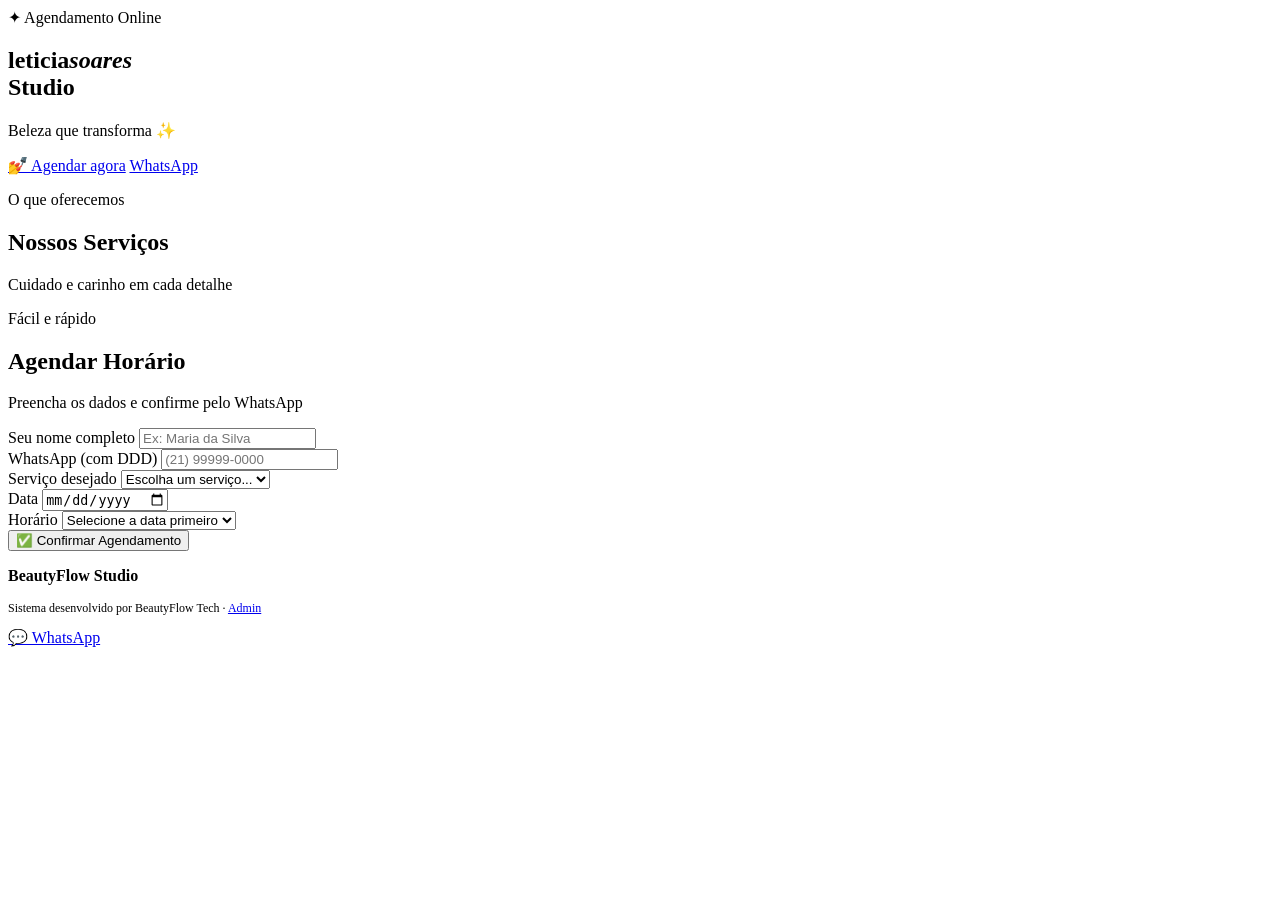
==== index.html @ 96ef0685 "Create index.html" ====
<!DOCTYPE html>
<html lang="pt-BR">
<head>
  <meta charset="UTF-8">
  <meta name="viewport" content="width=device-width, initial-scale=1.0">
  <title id="pageTitle">BeautyFlow Studio</title>
  <link rel="stylesheet" href="style.css">
</head>
<body>

  <!-- ===== HERO ===== -->
  <section class="hero">
    <div class="hero-badge">✦ Agendamento Online</div>

    <h1 id="heroTitle">
      leticia<em>soares</em><br>Studio
    </h1>

    <p class="hero-sub" id="heroSub">Beleza que transforma ✨</p>

    <div class="hero-btns">
      <a href="#agendamento" class="btn btn-white">💅 Agendar agora</a>
      <a id="heroWaBtn" href="#" target="_blank" class="btn btn-outline">WhatsApp</a>
    </div>
  </section>

  <!-- ===== SERVIÇOS ===== -->
  <section class="section" id="servicos">
    <div class="section-header">
      <p class="section-label">O que oferecemos</p>
      <h2 class="section-title">Nossos Serviços</h2>
      <p class="section-sub">Cuidado e carinho em cada detalhe</p>
    </div>
    <div class="servicos-grid" id="servicosGrid">
      <!-- Preenchido via JS com CONFIG.services -->
    </div>
  </section>

  <!-- ===== AGENDAMENTO ===== -->
  <section class="section booking-section" id="agendamento">
    <div class="booking-wrapper">
      <div class="section-header">
        <p class="section-label">Fácil e rápido</p>
        <h2 class="section-title">Agendar Horário</h2>
        <p class="section-sub">Preencha os dados e confirme pelo WhatsApp</p>
      </div>

      <form id="formAgendamento">
        <div class="form-grid">
          <div class="form-group form-full">
            <label for="nome">Seu nome completo</label>
            <input type="text" id="nome" placeholder="Ex: Maria da Silva" required>
          </div>

          <div class="form-group form-full">
            <label for="telefone">WhatsApp (com DDD)</label>
            <input type="tel" id="telefone" placeholder="(21) 99999-0000" required
                   maxlength="15" oninput="mascararTelefone(this)">
          </div>

          <div class="form-group form-full">
            <label for="servico">Serviço desejado</label>
            <select id="servico" required>
              <option value="">Escolha um serviço...</option>
              <!-- Preenchido via JS -->
            </select>
          </div>

          <div class="form-group">
            <label for="data">Data</label>
            <input type="date" id="data" required>
          </div>

          <div class="form-group">
            <label for="horario">Horário</label>
            <select id="horario" required>
              <option value="">Selecione a data primeiro</option>
            </select>
          </div>
        </div>

        <div id="avisoHorario" style="display:none; color:var(--danger); font-size:14px; margin-bottom:8px; padding:10px; background:#FFF0F0; border-radius:8px;"></div>

        <button type="submit" class="btn btn-primary btn-block">
          ✅ Confirmar Agendamento
        </button>
      </form>
    </div>
  </section>

  <!-- ===== RODAPÉ ===== -->
  <footer>
    <p><strong id="footerName">BeautyFlow Studio</strong></p>
    <p style="margin-top:6px;" id="footerAddress"></p>
    <p style="margin-top:10px; font-size:12px;">
      Sistema desenvolvido por BeautyFlow Tech ·
      <a href="login.html">Admin</a>
    </p>
  </footer>

  <!-- WHATSAPP FIXO -->
  <a id="waFixo" href="#" target="_blank" class="whatsapp-fixo">
    <span>💬</span> WhatsApp
  </a>

  <!-- TOAST -->
  <div class="toast" id="toast"></div>

  <script src="config.js"></script>
  <script src="script.js"></script>
</body>
</html>
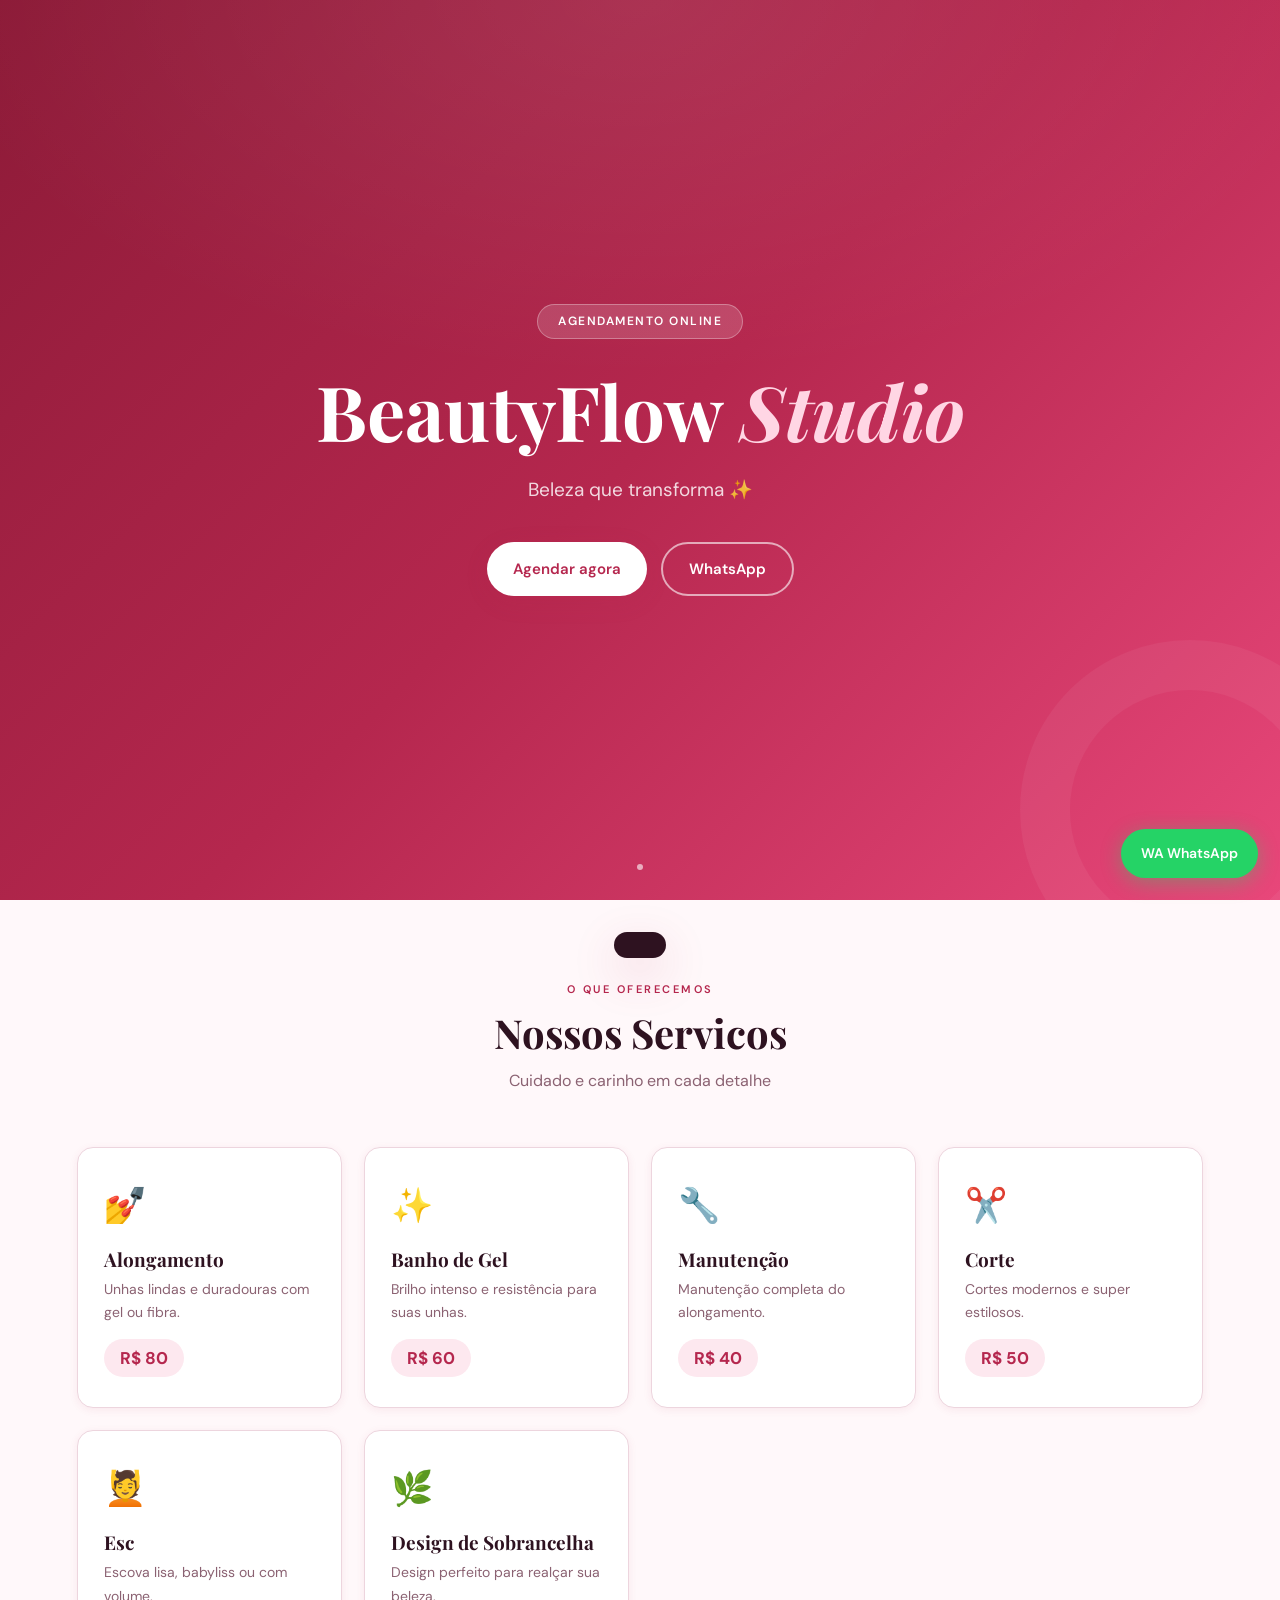
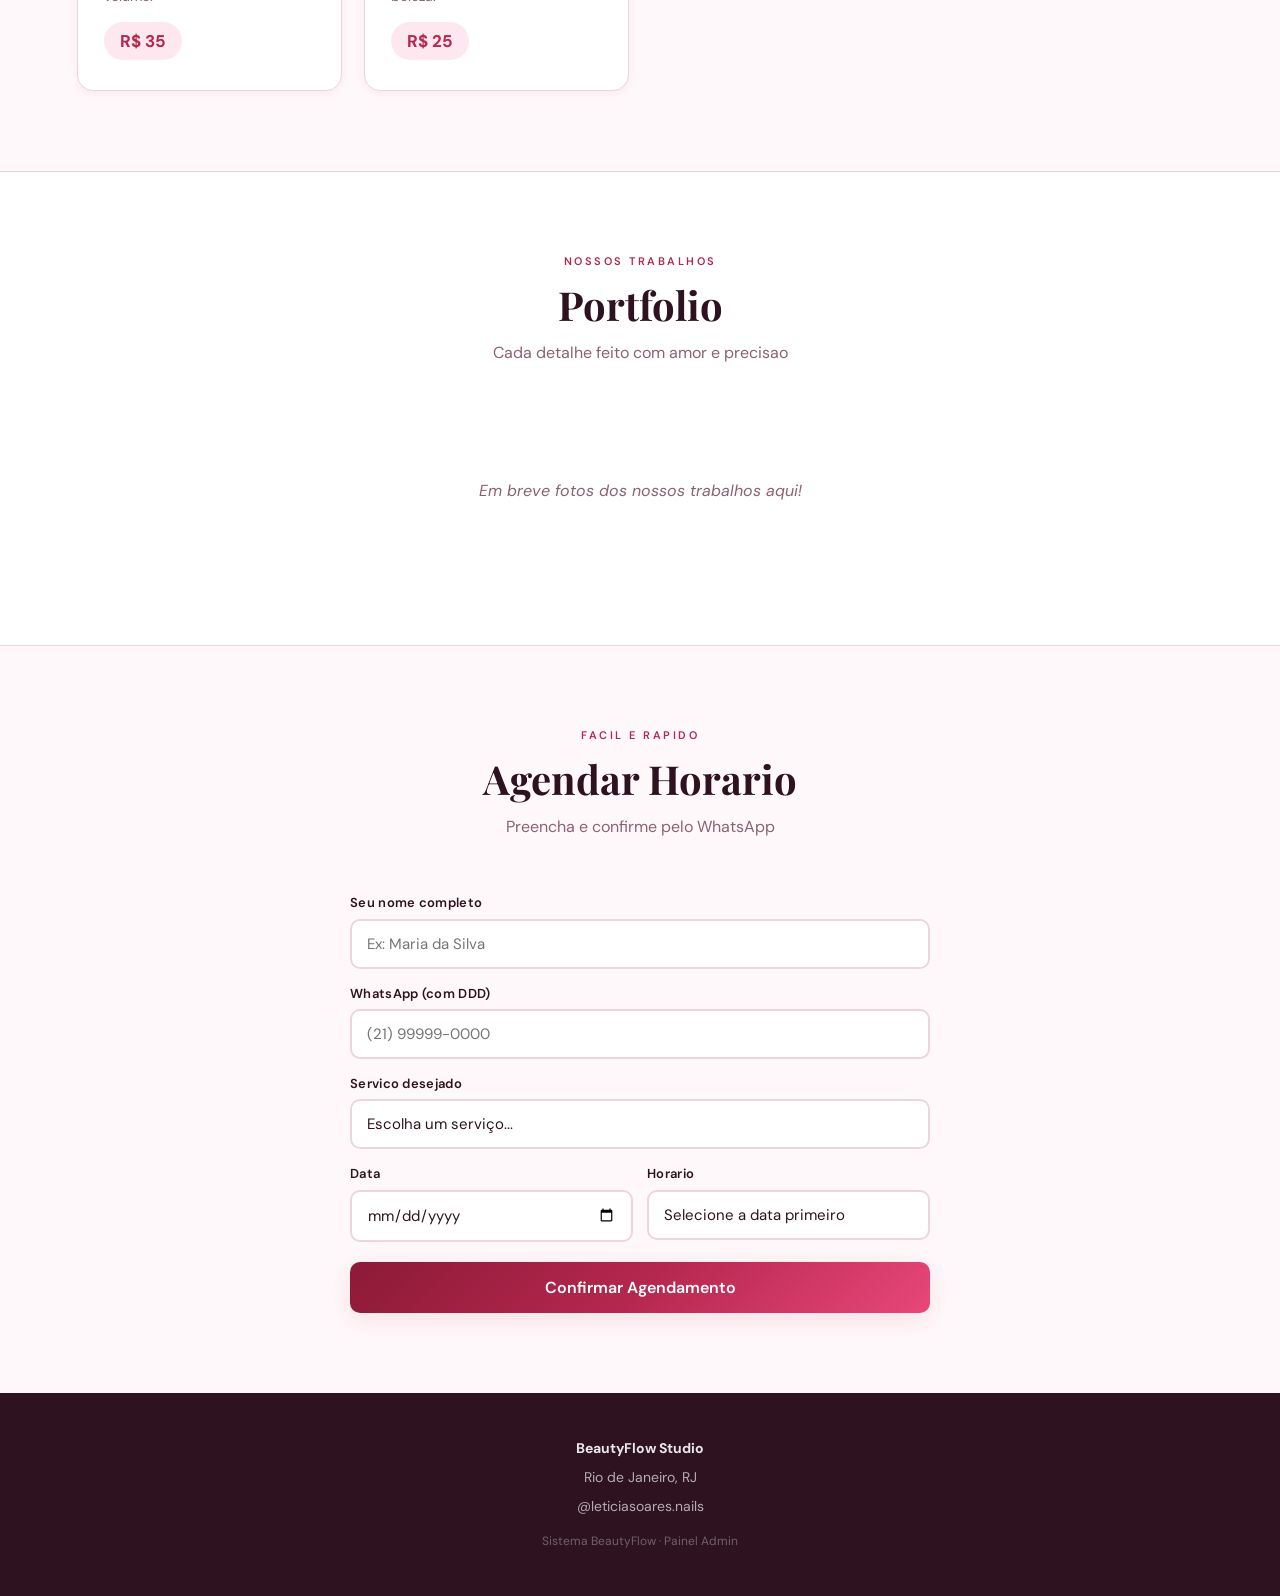
==== commit 23b52864: "Update index.html" ====
--- a/index.html
+++ b/index.html
@@ -10,29 +10,36 @@
 
   <!-- ===== HERO ===== -->
   <section class="hero">
-    <div class="hero-badge">✦ Agendamento Online</div>
-
-    <h1 id="heroTitle">
-      leticia<em>soares</em><br>Studio
-    </h1>
-
-    <p class="hero-sub" id="heroSub">Beleza que transforma ✨</p>
-
+    <div class="hero-badge">Agendamento Online</div>
+    <h1 id="heroTitle">BeautyFlow Studio</h1>
+    <p class="hero-sub" id="heroSub">Beleza que transforma</p>
     <div class="hero-btns">
-      <a href="#agendamento" class="btn btn-white">💅 Agendar agora</a>
+      <a href="#agendamento" class="btn btn-white">Agendar agora</a>
       <a id="heroWaBtn" href="#" target="_blank" class="btn btn-outline">WhatsApp</a>
     </div>
+    <div class="hero-scroll"><div class="scroll-dot"></div></div>
   </section>
 
-  <!-- ===== SERVIÇOS ===== -->
+  <!-- ===== SERVICOS ===== -->
   <section class="section" id="servicos">
     <div class="section-header">
       <p class="section-label">O que oferecemos</p>
-      <h2 class="section-title">Nossos Serviços</h2>
+      <h2 class="section-title">Nossos Servicos</h2>
       <p class="section-sub">Cuidado e carinho em cada detalhe</p>
     </div>
-    <div class="servicos-grid" id="servicosGrid">
-      <!-- Preenchido via JS com CONFIG.services -->
+    <div class="servicos-grid" id="servicosGrid"></div>
+  </section>
+
+  <!-- ===== PORTFOLIO ===== -->
+  <section class="section portfolio-section" id="portfolio">
+    <div class="section-header">
+      <p class="section-label">Nossos trabalhos</p>
+      <h2 class="section-title">Portfolio</h2>
+      <p class="section-sub">Cada detalhe feito com amor e precisao</p>
+    </div>
+    <div id="galeriaPublica" class="galeria-grid"></div>
+    <div id="galeriaVazia" class="galeria-vazia" style="display:none;">
+      <p>Em breve fotos dos nossos trabalhos aqui!</p>
     </div>
   </section>
 
@@ -40,9 +47,9 @@
   <section class="section booking-section" id="agendamento">
     <div class="booking-wrapper">
       <div class="section-header">
-        <p class="section-label">Fácil e rápido</p>
-        <h2 class="section-title">Agendar Horário</h2>
-        <p class="section-sub">Preencha os dados e confirme pelo WhatsApp</p>
+        <p class="section-label">Facil e rapido</p>
+        <h2 class="section-title">Agendar Horario</h2>
+        <p class="section-sub">Preencha e confirme pelo WhatsApp</p>
       </div>
 
       <form id="formAgendamento">
@@ -51,57 +58,62 @@
             <label for="nome">Seu nome completo</label>
             <input type="text" id="nome" placeholder="Ex: Maria da Silva" required>
           </div>
-
           <div class="form-group form-full">
             <label for="telefone">WhatsApp (com DDD)</label>
-            <input type="tel" id="telefone" placeholder="(21) 99999-0000" required
-                   maxlength="15" oninput="mascararTelefone(this)">
+            <input type="tel" id="telefone" placeholder="(21) 99999-0000"
+                   required maxlength="15" oninput="mascararTelefone(this)">
           </div>
-
           <div class="form-group form-full">
-            <label for="servico">Serviço desejado</label>
+            <label for="servico">Servico desejado</label>
             <select id="servico" required>
-              <option value="">Escolha um serviço...</option>
-              <!-- Preenchido via JS -->
+              <option value="">Escolha um servico...</option>
             </select>
           </div>
-
           <div class="form-group">
             <label for="data">Data</label>
             <input type="date" id="data" required>
           </div>
-
           <div class="form-group">
-            <label for="horario">Horário</label>
+            <label for="horario">Horario</label>
             <select id="horario" required>
               <option value="">Selecione a data primeiro</option>
             </select>
           </div>
         </div>
-
-        <div id="avisoHorario" style="display:none; color:var(--danger); font-size:14px; margin-bottom:8px; padding:10px; background:#FFF0F0; border-radius:8px;"></div>
-
+        <div id="avisoHorario" style="display:none;color:var(--danger);font-size:14px;
+             margin-bottom:8px;padding:10px 14px;background:#FFF0F0;border-radius:8px;"></div>
         <button type="submit" class="btn btn-primary btn-block">
-          ✅ Confirmar Agendamento
+          Confirmar Agendamento
         </button>
       </form>
     </div>
   </section>
 
-  <!-- ===== RODAPÉ ===== -->
+  <!-- ===== RODAPE ===== -->
   <footer>
     <p><strong id="footerName">BeautyFlow Studio</strong></p>
     <p style="margin-top:6px;" id="footerAddress"></p>
-    <p style="margin-top:10px; font-size:12px;">
-      Sistema desenvolvido por BeautyFlow Tech ·
-      <a href="login.html">Admin</a>
+    <p style="margin-top:6px;" id="footerInsta"></p>
+    <p style="margin-top:14px;font-size:12px;opacity:.5;">
+      Sistema BeautyFlow &middot;
+      <a href="login.html" style="color:inherit;">Painel Admin</a>
     </p>
   </footer>
 
   <!-- WHATSAPP FIXO -->
-  <a id="waFixo" href="#" target="_blank" class="whatsapp-fixo">
-    <span>💬</span> WhatsApp
-  </a>
+  <a id="waFixo" href="#" target="_blank" class="whatsapp-fixo">WA WhatsApp</a>
+
+  <!-- LIGHTBOX -->
+  <div id="lightbox" class="lightbox">
+    <div class="lb-overlay" id="lbOverlay"></div>
+    <button class="lb-close" id="lbClose">&times;</button>
+    <button class="lb-arrow lb-prev" id="lbPrev">&#10094;</button>
+    <button class="lb-arrow lb-next" id="lbNext">&#10095;</button>
+    <div class="lb-content">
+      <img id="lbImg" src="" alt="">
+      <p id="lbCaption" class="lb-caption"></p>
+    </div>
+  </div>
 
   <!-- TOAST -->
   <div class="toast" id="toast"></div>
--- a/style.css
+++ b/style.css
@@ -0,0 +1,593 @@
+/* ================================================
+   BEAUTYFLOW — STYLESHEET COMPLETO v2
+   ================================================ */
+
+@import url('https://fonts.googleapis.com/css2?family=Playfair+Display:ital,wght@0,400;0,600;0,700;1,400&family=DM+Sans:opsz,wght@9..40,300;9..40,400;9..40,500;9..40,600&display=swap');
+
+/* ---- VARIAVEIS ---- */
+:root {
+  --primary:     #B5274E;
+  --primary-dk:  #8C1A37;
+  --primary-lt:  #E8477A;
+  --accent:      #F4A7B9;
+  --accent-pale: #FDE8EF;
+  --bg:          #FFF8FA;
+  --card:        #FFFFFF;
+  --text:        #2E1220;
+  --text-muted:  #8B6272;
+  --border:      #EDD5DE;
+  --success:     #3D9B70;
+  --warning:     #D48A0A;
+  --danger:      #C94040;
+  --grad:        linear-gradient(135deg,#8C1A37,#B5274E 50%,#E8477A);
+  --sh-sm:       0 2px 8px rgba(181,39,78,.08);
+  --sh-md:       0 6px 24px rgba(181,39,78,.12);
+  --sh-lg:       0 16px 48px rgba(181,39,78,.18);
+  --r:           16px;
+  --r-sm:        10px;
+  --r-full:      9999px;
+  --f-head:      'Playfair Display',Georgia,serif;
+  --f-body:      'DM Sans',Arial,sans-serif;
+  --ease:        0.25s cubic-bezier(.4,0,.2,1);
+}
+
+/* ---- RESET ---- */
+*,*::before,*::after{margin:0;padding:0;box-sizing:border-box;}
+html{scroll-behavior:smooth;}
+body{font-family:var(--f-body);background:var(--bg);color:var(--text);line-height:1.65;}
+h1,h2,h3,h4{font-family:var(--f-head);line-height:1.25;}
+a{text-decoration:none;}
+
+/* ================================================
+   HERO
+   ================================================ */
+.hero{
+  min-height:100vh;
+  background:var(--grad);
+  display:flex;flex-direction:column;
+  justify-content:center;align-items:center;
+  text-align:center;padding:80px 6%;
+  position:relative;overflow:hidden;
+}
+.hero::before{
+  content:'';position:absolute;inset:0;
+  background:radial-gradient(ellipse 80% 60% at 50% 0%,rgba(255,255,255,.08) 0%,transparent 70%);
+  pointer-events:none;
+}
+.hero::after{
+  content:'';position:absolute;bottom:-80px;right:-80px;
+  width:340px;height:340px;border-radius:50%;
+  border:50px solid rgba(255,255,255,.05);pointer-events:none;
+}
+.hero-badge{
+  background:rgba(255,255,255,.15);
+  border:1px solid rgba(255,255,255,.3);
+  color:white;padding:7px 20px;
+  border-radius:var(--r-full);
+  font-size:12px;font-weight:600;
+  letter-spacing:1.5px;text-transform:uppercase;
+  margin-bottom:24px;
+  animation:fadeDown .6s ease both;
+}
+.hero h1{
+  font-size:clamp(38px,8vw,76px);
+  color:white;margin-bottom:16px;
+  animation:fadeDown .7s ease .1s both;
+}
+.hero h1 em{font-style:italic;color:#FFD6E4;}
+.hero-sub{
+  font-size:clamp(15px,2.5vw,19px);
+  color:rgba(255,255,255,.82);
+  max-width:480px;margin-bottom:36px;
+  animation:fadeDown .7s ease .2s both;
+}
+.hero-btns{
+  display:flex;gap:14px;flex-wrap:wrap;justify-content:center;
+  animation:fadeDown .7s ease .3s both;
+}
+.hero-scroll{
+  position:absolute;bottom:30px;left:50%;transform:translateX(-50%);
+}
+.scroll-dot{
+  width:6px;height:6px;background:white;border-radius:50%;
+  animation:scrollBounce 1.6s infinite;opacity:.6;
+}
+
+/* ================================================
+   BOTOES
+   ================================================ */
+.btn{
+  display:inline-flex;align-items:center;gap:8px;
+  padding:13px 26px;border-radius:var(--r-full);
+  font-family:var(--f-body);font-size:15px;font-weight:600;
+  cursor:pointer;border:none;transition:var(--ease);white-space:nowrap;
+}
+.btn-white  {background:white;color:var(--primary);box-shadow:var(--sh-md);}
+.btn-white:hover{transform:translateY(-2px);box-shadow:var(--sh-lg);}
+.btn-outline{background:transparent;color:white;border:2px solid rgba(255,255,255,.6);}
+.btn-outline:hover{background:rgba(255,255,255,.12);}
+.btn-primary{background:var(--grad);color:white;box-shadow:var(--sh-md);}
+.btn-primary:hover{transform:translateY(-2px);box-shadow:var(--sh-lg);}
+.btn-green  {background:#25D366;color:white;box-shadow:0 4px 16px rgba(37,211,102,.3);}
+.btn-green:hover{transform:translateY(-2px);background:#1fb855;}
+.btn-block{width:100%;justify-content:center;border-radius:var(--r-sm);padding:15px;font-size:16px;margin-top:6px;}
+
+/* ================================================
+   SECOES GERAIS
+   ================================================ */
+.section{padding:80px 6%;}
+.section-header{text-align:center;margin-bottom:52px;}
+.section-label{
+  font-size:11px;font-weight:600;letter-spacing:2.5px;
+  text-transform:uppercase;color:var(--primary);margin-bottom:10px;
+}
+.section-title{font-size:clamp(26px,4vw,40px);margin-bottom:10px;}
+.section-sub{color:var(--text-muted);font-size:16px;max-width:480px;margin:0 auto;}
+
+/* ================================================
+   SERVICOS
+   ================================================ */
+.servicos-grid{
+  display:grid;
+  grid-template-columns:repeat(auto-fit,minmax(240px,1fr));
+  gap:22px;
+}
+.servico-card{
+  background:var(--card);border-radius:var(--r);
+  padding:30px 26px;
+  border:1px solid var(--border);
+  box-shadow:var(--sh-sm);
+  transition:var(--ease);position:relative;overflow:hidden;
+}
+.servico-card::before{
+  content:'';position:absolute;top:0;left:0;right:0;height:3px;
+  background:var(--grad);transform:scaleX(0);transition:var(--ease);
+}
+.servico-card:hover{transform:translateY(-5px);box-shadow:var(--sh-md);}
+.servico-card:hover::before{transform:scaleX(1);}
+.servico-emoji{font-size:34px;margin-bottom:14px;display:block;}
+.servico-card h2{font-size:19px;margin-bottom:7px;}
+.servico-card p{color:var(--text-muted);font-size:14px;margin-bottom:14px;}
+.servico-price{
+  display:inline-block;
+  background:var(--accent-pale);color:var(--primary);
+  font-weight:700;font-size:17px;
+  padding:5px 16px;border-radius:var(--r-full);
+}
+
+/* ================================================
+   PORTFOLIO / GALERIA PUBLICA
+   ================================================ */
+.portfolio-section{background:white;border-top:1px solid var(--border);}
+
+.galeria-grid{
+  display:grid;
+  grid-template-columns:repeat(auto-fill,minmax(200px,1fr));
+  gap:14px;
+}
+.galeria-item{
+  position:relative;border-radius:var(--r);overflow:hidden;
+  aspect-ratio:1/1;cursor:pointer;
+  box-shadow:var(--sh-sm);
+  transition:var(--ease);
+}
+.galeria-item:hover{transform:scale(1.03);box-shadow:var(--sh-md);}
+.galeria-item img{
+  width:100%;height:100%;
+  object-fit:cover;display:block;
+  transition:transform .4s ease;
+}
+.galeria-item:hover img{transform:scale(1.08);}
+.galeria-item-overlay{
+  position:absolute;inset:0;
+  background:linear-gradient(to top,rgba(140,26,55,.7) 0%,transparent 60%);
+  opacity:0;transition:var(--ease);
+  display:flex;align-items:flex-end;padding:14px;
+}
+.galeria-item:hover .galeria-item-overlay{opacity:1;}
+.galeria-item-overlay span{
+  color:white;font-size:13px;font-weight:600;
+}
+.galeria-vazia{
+  text-align:center;padding:60px 20px;
+  color:var(--text-muted);font-style:italic;font-size:16px;
+}
+
+/* LIGHTBOX */
+.lightbox{
+  position:fixed;inset:0;z-index:900;
+  display:flex;align-items:center;justify-content:center;
+  opacity:0;pointer-events:none;transition:opacity .3s ease;
+}
+.lightbox.open{opacity:1;pointer-events:all;}
+.lb-overlay{
+  position:absolute;inset:0;
+  background:rgba(0,0,0,.92);cursor:pointer;
+}
+.lb-content{
+  position:relative;z-index:1;
+  max-width:90vw;max-height:90vh;
+  display:flex;flex-direction:column;align-items:center;gap:12px;
+}
+.lb-content img{
+  max-width:90vw;max-height:80vh;
+  border-radius:var(--r);object-fit:contain;
+  box-shadow:0 20px 60px rgba(0,0,0,.6);
+  animation:lbZoom .25s ease;
+}
+.lb-caption{
+  color:rgba(255,255,255,.8);font-size:14px;text-align:center;
+}
+.lb-close{
+  position:fixed;top:20px;right:24px;z-index:2;
+  background:rgba(255,255,255,.12);border:none;
+  color:white;font-size:32px;line-height:1;
+  width:46px;height:46px;border-radius:50%;
+  cursor:pointer;transition:var(--ease);font-family:var(--f-body);
+}
+.lb-close:hover{background:rgba(255,255,255,.25);}
+.lb-arrow{
+  position:fixed;top:50%;transform:translateY(-50%);z-index:2;
+  background:rgba(255,255,255,.12);border:none;
+  color:white;font-size:28px;line-height:1;
+  width:50px;height:50px;border-radius:50%;
+  cursor:pointer;transition:var(--ease);font-family:var(--f-body);
+}
+.lb-arrow:hover{background:rgba(255,255,255,.25);}
+.lb-prev{left:16px;}
+.lb-next{right:16px;}
+
+/* ================================================
+   AGENDAMENTO PUBLICO
+   ================================================ */
+.booking-section{border-top:1px solid var(--border);}
+.booking-wrapper{max-width:580px;margin:0 auto;}
+.form-group{display:flex;flex-direction:column;gap:5px;}
+.form-group label{font-size:13px;font-weight:600;letter-spacing:.3px;color:var(--text);}
+.form-grid{display:grid;grid-template-columns:1fr 1fr;gap:14px;margin-bottom:14px;}
+.form-full{grid-column:1/-1;}
+
+input,select,textarea{
+  padding:13px 15px;
+  border:2px solid var(--border);
+  border-radius:var(--r-sm);
+  font-family:var(--f-body);font-size:15px;
+  color:var(--text);background:white;
+  transition:var(--ease);outline:none;width:100%;
+  -webkit-appearance:none;appearance:none;
+}
+input:focus,select:focus{
+  border-color:var(--primary);
+  box-shadow:0 0 0 3px rgba(181,39,78,.07);
+}
+
+/* ================================================
+   RODAPE
+   ================================================ */
+footer{
+  background:var(--text);color:rgba(255,255,255,.65);
+  text-align:center;padding:44px 6%;font-size:14px;
+}
+footer strong{color:rgba(255,255,255,.9);}
+footer a{color:var(--accent);}
+
+/* WHATSAPP FLUTUANTE */
+.whatsapp-fixo{
+  position:fixed;bottom:22px;right:22px;
+  background:#25D366;color:white;
+  padding:13px 20px;border-radius:var(--r-full);
+  font-weight:600;font-size:14px;
+  display:flex;align-items:center;gap:8px;
+  box-shadow:0 4px 20px rgba(37,211,102,.4);
+  z-index:200;transition:var(--ease);
+}
+.whatsapp-fixo:hover{transform:translateY(-3px);}
+
+/* ================================================
+   LOGIN
+   ================================================ */
+.login-page{
+  min-height:100vh;background:var(--grad);
+  display:flex;align-items:center;justify-content:center;padding:20px;
+}
+.login-box{
+  background:white;padding:48px 42px;
+  border-radius:24px;width:100%;max-width:380px;
+  box-shadow:var(--sh-lg);text-align:center;
+}
+.login-logo{font-size:48px;margin-bottom:8px;}
+.login-box h1{font-size:26px;margin-bottom:4px;}
+.login-box p{color:var(--text-muted);font-size:14px;margin-bottom:30px;}
+.login-form{display:flex;flex-direction:column;gap:14px;}
+.login-error{
+  background:#FFF0F0;border:1px solid #F5C0C0;
+  color:var(--danger);padding:10px 14px;
+  border-radius:var(--r-sm);font-size:14px;display:none;
+}
+
+/* ================================================
+   ADMIN — LAYOUT
+   ================================================ */
+.admin-layout{display:flex;min-height:100vh;}
+
+/* SIDEBAR */
+.sidebar{
+  width:250px;
+  background:var(--text);color:white;
+  position:fixed;top:0;left:0;bottom:0;
+  display:flex;flex-direction:column;
+  z-index:100;transition:transform var(--ease);
+}
+.sidebar-brand{
+  padding:28px 22px 22px;
+  border-bottom:1px solid rgba(255,255,255,.08);
+}
+.sidebar-brand h2{font-size:18px;color:white;margin-bottom:2px;}
+.sidebar-brand p{font-size:11px;color:rgba(255,255,255,.38);font-family:var(--f-body);}
+.sidebar-nav{padding:18px 12px;flex:1;list-style:none;}
+.sidebar-nav li{margin-bottom:4px;}
+.sidebar-nav a,.sidebar-nav button{
+  display:flex;align-items:center;gap:10px;
+  padding:11px 14px;border-radius:var(--r-sm);
+  color:rgba(255,255,255,.58);font-size:14px;font-weight:500;
+  font-family:var(--f-body);transition:var(--ease);
+  cursor:pointer;border:none;background:none;
+  width:100%;text-align:left;text-decoration:none;
+}
+.sidebar-nav a:hover,.sidebar-nav button:hover{
+  background:rgba(255,255,255,.07);color:white;
+}
+.sidebar-nav a.ativo{background:var(--primary);color:white;}
+.nav-badge{
+  margin-left:auto;background:var(--danger);
+  color:white;border-radius:var(--r-full);
+  font-size:11px;padding:1px 8px;display:none;
+}
+.sidebar-footer{
+  padding:18px 22px;
+  border-top:1px solid rgba(255,255,255,.08);
+  display:flex;flex-direction:column;gap:8px;
+}
+.sidebar-footer a,
+.sidebar-footer button{
+  color:rgba(255,255,255,.45);font-size:13px;
+  background:none;border:none;cursor:pointer;
+  font-family:var(--f-body);text-align:left;padding:0;
+  text-decoration:none;transition:var(--ease);
+}
+.sidebar-footer a:hover,
+.sidebar-footer button:hover{color:white;}
+
+/* CONTEUDO PRINCIPAL */
+.admin-main{
+  margin-left:250px;flex:1;padding:28px;
+  min-width:0;
+}
+
+/* TOPBAR MOBILE */
+.topbar-mobile{
+  display:none;
+  align-items:center;justify-content:space-between;
+  background:var(--text);
+  padding:14px 18px;
+  position:sticky;top:0;z-index:99;
+}
+.topbar-mobile h2{color:white;font-size:16px;font-family:var(--f-head);}
+
+/* HAMBURGER */
+.hamburger{
+  background:none;border:none;cursor:pointer;
+  display:flex;flex-direction:column;gap:5px;padding:4px;
+}
+.hamburger span{
+  display:block;width:24px;height:2px;
+  background:white;border-radius:2px;
+  transition:transform .3s ease, opacity .3s ease;
+}
+.hamburger.aberto span:nth-child(1){transform:translateY(7px) rotate(45deg);}
+.hamburger.aberto span:nth-child(2){opacity:0;}
+.hamburger.aberto span:nth-child(3){transform:translateY(-7px) rotate(-45deg);}
+
+/* OVERLAY MOBILE MENU */
+.sidebar-overlay{
+  display:none;position:fixed;inset:0;
+  background:rgba(0,0,0,.5);z-index:99;
+  opacity:0;transition:opacity .3s ease;
+}
+.sidebar-overlay.visivel{opacity:1;}
+
+/* HEADER ADMIN */
+.admin-header{
+  display:flex;justify-content:space-between;align-items:flex-start;
+  margin-bottom:28px;flex-wrap:wrap;gap:12px;
+}
+.admin-header h1{font-size:24px;}
+.admin-header p{color:var(--text-muted);font-size:13px;margin-top:2px;}
+.relogio{
+  background:white;border:1px solid var(--border);
+  padding:10px 18px;border-radius:var(--r-sm);
+  font-weight:600;font-size:14px;
+  letter-spacing:.5px;box-shadow:var(--sh-sm);
+  font-family:var(--f-body);white-space:nowrap;
+}
+
+/* ABAS */
+.aba{display:none;}
+.aba.ativa{display:block;animation:fadeIn .25s ease both;}
+
+/* STATS */
+.stats-grid{
+  display:grid;
+  grid-template-columns:repeat(auto-fit,minmax(160px,1fr));
+  gap:16px;margin-bottom:28px;
+}
+.stat-card{
+  background:var(--card);border:1px solid var(--border);
+  border-radius:var(--r);padding:22px;
+  box-shadow:var(--sh-sm);transition:var(--ease);
+}
+.stat-card:hover{transform:translateY(-2px);box-shadow:var(--sh-md);}
+.stat-icon {font-size:26px;margin-bottom:8px;display:block;}
+.stat-value{font-size:32px;font-weight:700;font-family:var(--f-head);color:var(--primary);display:block;margin-bottom:3px;}
+.stat-label{font-size:11px;color:var(--text-muted);font-weight:600;text-transform:uppercase;letter-spacing:.5px;}
+
+/* CARD */
+.card{
+  background:var(--card);border:1px solid var(--border);
+  border-radius:var(--r);padding:26px;
+  box-shadow:var(--sh-sm);margin-bottom:22px;
+}
+.card-header{
+  display:flex;justify-content:space-between;align-items:center;
+  margin-bottom:22px;padding-bottom:14px;
+  border-bottom:1px solid var(--border);
+  flex-wrap:wrap;gap:10px;
+}
+.card-header h2{font-size:19px;}
+
+/* AGENDA */
+.data-titulo{
+  font-family:var(--f-head);
+  font-size:18px;color:var(--primary);
+  margin:26px 0 12px;padding-bottom:8px;
+  border-bottom:2px solid var(--accent-pale);
+  display:flex;align-items:center;gap:10px;flex-wrap:wrap;
+}
+.dia-semana-badge{
+  font-family:var(--f-body);
+  font-size:11px;font-weight:600;
+  background:var(--accent-pale);color:var(--primary);
+  padding:3px 10px;border-radius:var(--r-full);
+  text-transform:uppercase;letter-spacing:.5px;
+}
+.ag-card{
+  background:white;border:1px solid var(--border);
+  border-left:4px solid var(--primary);
+  border-radius:var(--r-sm);padding:16px 16px 14px;
+  margin-bottom:10px;position:relative;
+  transition:var(--ease);animation:fadeIn .3s ease both;
+}
+.ag-card:hover{box-shadow:var(--sh-sm);}
+.ag-card.concluido{border-left-color:var(--success);opacity:.75;}
+.ag-card.cancelado{border-left-color:var(--danger);opacity:.6;}
+.hr-badge{
+  position:absolute;top:13px;right:13px;
+  background:var(--grad);color:white;
+  padding:4px 12px;border-radius:var(--r-full);
+  font-size:12px;font-weight:700;
+}
+.ag-nome{font-size:16px;font-family:var(--f-head);margin-bottom:5px;padding-right:80px;}
+.ag-info{font-size:13px;color:var(--text-muted);margin-bottom:3px;}
+.ag-info strong{color:var(--text);}
+.status-pill{
+  display:inline-block;padding:3px 13px;
+  border-radius:var(--r-full);font-size:11px;font-weight:700;
+  text-transform:uppercase;letter-spacing:.5px;margin-top:6px;
+}
+.pill-agendado {background:#FFF3CD;color:#856404;}
+.pill-concluido{background:#D4EDDA;color:#155724;}
+.pill-cancelado{background:#F8D7DA;color:#721C24;}
+.ag-acoes{display:flex;gap:8px;margin-top:12px;flex-wrap:wrap;}
+
+/* BOTOES PEQUENOS */
+.btn-sm{
+  padding:7px 14px;border-radius:var(--r-full);
+  font-size:12px;font-weight:600;border:none;
+  cursor:pointer;font-family:var(--f-body);
+  transition:var(--ease);display:inline-flex;align-items:center;gap:5px;
+}
+.btn-sm:hover{transform:translateY(-1px);}
+.btn-ok    {background:var(--success);color:white;}
+.btn-cancel{background:var(--danger); color:white;}
+.btn-del   {background:var(--border); color:var(--text);}
+.btn-wa    {background:#25D366;       color:white;}
+
+/* FILTROS */
+.filtros{display:flex;gap:10px;margin-bottom:18px;flex-wrap:wrap;}
+.filtros input,.filtros select{max-width:180px;padding:9px 13px;font-size:14px;}
+
+/* ESTADO VAZIO */
+.empty{text-align:center;padding:56px 20px;color:var(--text-muted);}
+.empty-icon{font-size:48px;margin-bottom:14px;display:block;}
+.empty p{font-size:15px;}
+
+/* GALERIA ADMIN */
+.upload-zone{
+  border:2px dashed var(--border);
+  border-radius:var(--r);padding:40px 20px;
+  text-align:center;cursor:pointer;
+  transition:var(--ease);background:var(--bg);
+  margin-bottom:20px;
+}
+.upload-zone:hover,.upload-zone.drag{
+  border-color:var(--primary);
+  background:var(--accent-pale);
+}
+.upload-zone p{color:var(--text-muted);font-size:15px;margin-top:8px;}
+.upload-zone strong{color:var(--primary);}
+.upload-icon{font-size:40px;display:block;margin-bottom:6px;}
+#inputFotoAdmin{display:none;}
+
+.galeria-admin-grid{
+  display:grid;
+  grid-template-columns:repeat(auto-fill,minmax(140px,1fr));
+  gap:12px;margin-top:16px;
+}
+.foto-admin-item{
+  position:relative;border-radius:var(--r-sm);
+  overflow:hidden;aspect-ratio:1/1;
+  box-shadow:var(--sh-sm);
+}
+.foto-admin-item img{
+  width:100%;height:100%;
+  object-fit:cover;display:block;
+}
+.foto-admin-overlay{
+  position:absolute;inset:0;
+  background:rgba(0,0,0,.5);
+  display:flex;flex-direction:column;
+  align-items:center;justify-content:center;gap:6px;
+  opacity:0;transition:var(--ease);
+}
+.foto-admin-item:hover .foto-admin-overlay{opacity:1;}
+.foto-admin-overlay input{
+  width:calc(100% - 16px);font-size:11px;
+  padding:6px 8px;border-radius:6px;
+  background:rgba(255,255,255,.9);
+  border:none;color:var(--text);
+}
+.btn-del-foto{
+  background:var(--danger);color:white;
+  border:none;border-radius:var(--r-full);
+  padding:4px 12px;font-size:11px;font-weight:700;
+  cursor:pointer;font-family:var(--f-body);
+}
+
+/* CONFIGURACOES */
+.config-grid{display:grid;grid-template-columns:1fr 1fr;gap:14px;}
+.config-full{grid-column:1/-1;}
+
+/* TOAST */
+.toast{
+  position:fixed;bottom:22px;left:50%;
+  transform:translateX(-50%) translateY(80px);
+  background:var(--text);color:white;
+  padding:13px 26px;border-radius:var(--r-full);
+  font-size:14px;font-weight:500;
+  box-shadow:var(--sh-lg);z-index:1000;
+  transition:transform .35s cubic-bezier(.4,0,.2,1);
+  pointer-events:none;white-space:nowrap;
+}
+.toast.show{transform:translateX(-50%) translateY(0);}
+.toast.ok {background:var(--success);}
+.toast.err{background:var(--danger);}
+
+/* MODAL */
+.modal-overlay{
+  position:fixed;inset:0;
+  background:rgba(0,0,0,.45);
+  display:flex;align-items:center;justify-content:center;
+  z-index:500;padding:20px;
+  opacity:0;pointer-events:none;transition:var(--ease);
+}
+.modal
